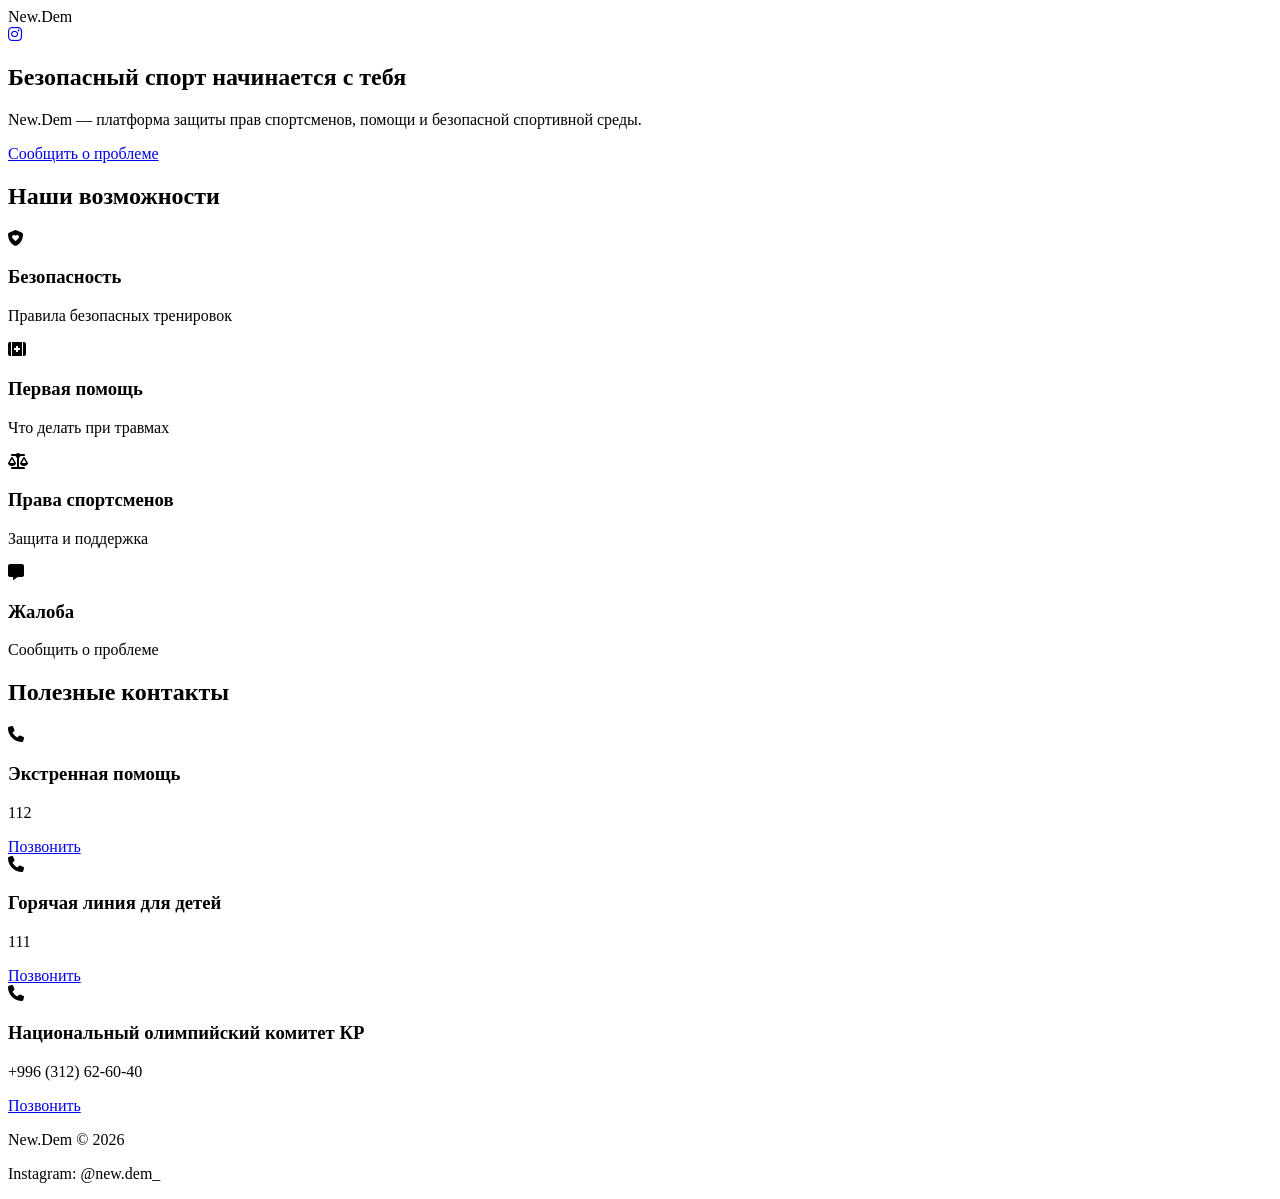
==== index.html @ 29cd38f8 "Create index.html for New.Dem platform This HTML file serves as the main structure for the New.Dem p" ====
<!DOCTYPE html>
<html lang="ru">
<head>
<meta charset="UTF-8">
<meta name="viewport" content="width=device-width, initial-scale=1.0">

<title>New.Dem — Safe Sport</title>

<link rel="stylesheet" href="style.css">

<link rel="preconnect" href="https://fonts.googleapis.com">
<link href="https://fonts.googleapis.com/css2?family=Inter:wght@400;500;600;700&display=swap" rel="stylesheet">

<link rel="stylesheet"
href="https://cdnjs.cloudflare.com/ajax/libs/font-awesome/6.5.2/css/all.min.css">

</head>

<body>

<header>

<div class="logo">
New<span>.Dem</span>
</div>

<a href="https://instagram.com/new.dem_" target="_blank">
<i class="fa-brands fa-instagram"></i>
</a>

</header>


<section class="hero">

<div class="hero-content">

<h1>
Безопасный спорт начинается с тебя
</h1>

<p>
New.Dem — платформа защиты прав спортсменов,
помощи и безопасной спортивной среды.
</p>


<a href="report.html" class="main-btn">
Сообщить о проблеме
</a>


</div>

</section>



<section class="services">

<h2>
Наши возможности
</h2>


<div class="cards">


<div class="card">

<div class="circle">
<i class="fa-solid fa-shield-heart"></i>
</div>

<h3>
Безопасность
</h3>

<p>
Правила безопасных тренировок
</p>

</div>



<div class="card">

<div class="circle">
<i class="fa-solid fa-kit-medical"></i>
</div>

<h3>
Первая помощь
</h3>

<p>
Что делать при травмах
</p>

</div>




<div class="card">

<div class="circle">
<i class="fa-solid fa-scale-balanced"></i>
</div>

<h3>
Права спортсменов
</h3>

<p>
Защита и поддержка
</p>

</div>




<div class="card">

<div class="circle">
<i class="fa-solid fa-message"></i>
</div>

<h3>
Жалоба
</h3>

<p>
Сообщить о проблеме
</p>

</div>


</div>

</section>




<section class="contacts">

<h2>
Полезные контакты
</h2>


<div class="contact-card">

<i class="fa-solid fa-phone"></i>

<div>
<h3>
Экстренная помощь
</h3>

<p>
112
</p>
</div>


<a href="tel:112">
Позвонить
</a>

</div>




<div class="contact-card">

<i class="fa-solid fa-phone"></i>

<div>

<h3>
Горячая линия для детей
</h3>

<p>
111
</p>

</div>

<a href="tel:111">
Позвонить
</a>

</div>




<div class="contact-card">

<i class="fa-solid fa-phone"></i>

<div>

<h3>
Национальный олимпийский комитет КР
</h3>

<p>
+996 (312) 62-60-40
</p>

</div>


<a href="tel:+996312626040">
Позвонить
</a>

</div>



</section>




<footer>

<p>
New.Dem © 2026
</p>

<p>
Instagram: @new.dem_
</p>


</footer>



<script src="script.js"></script>

</body>
</html>
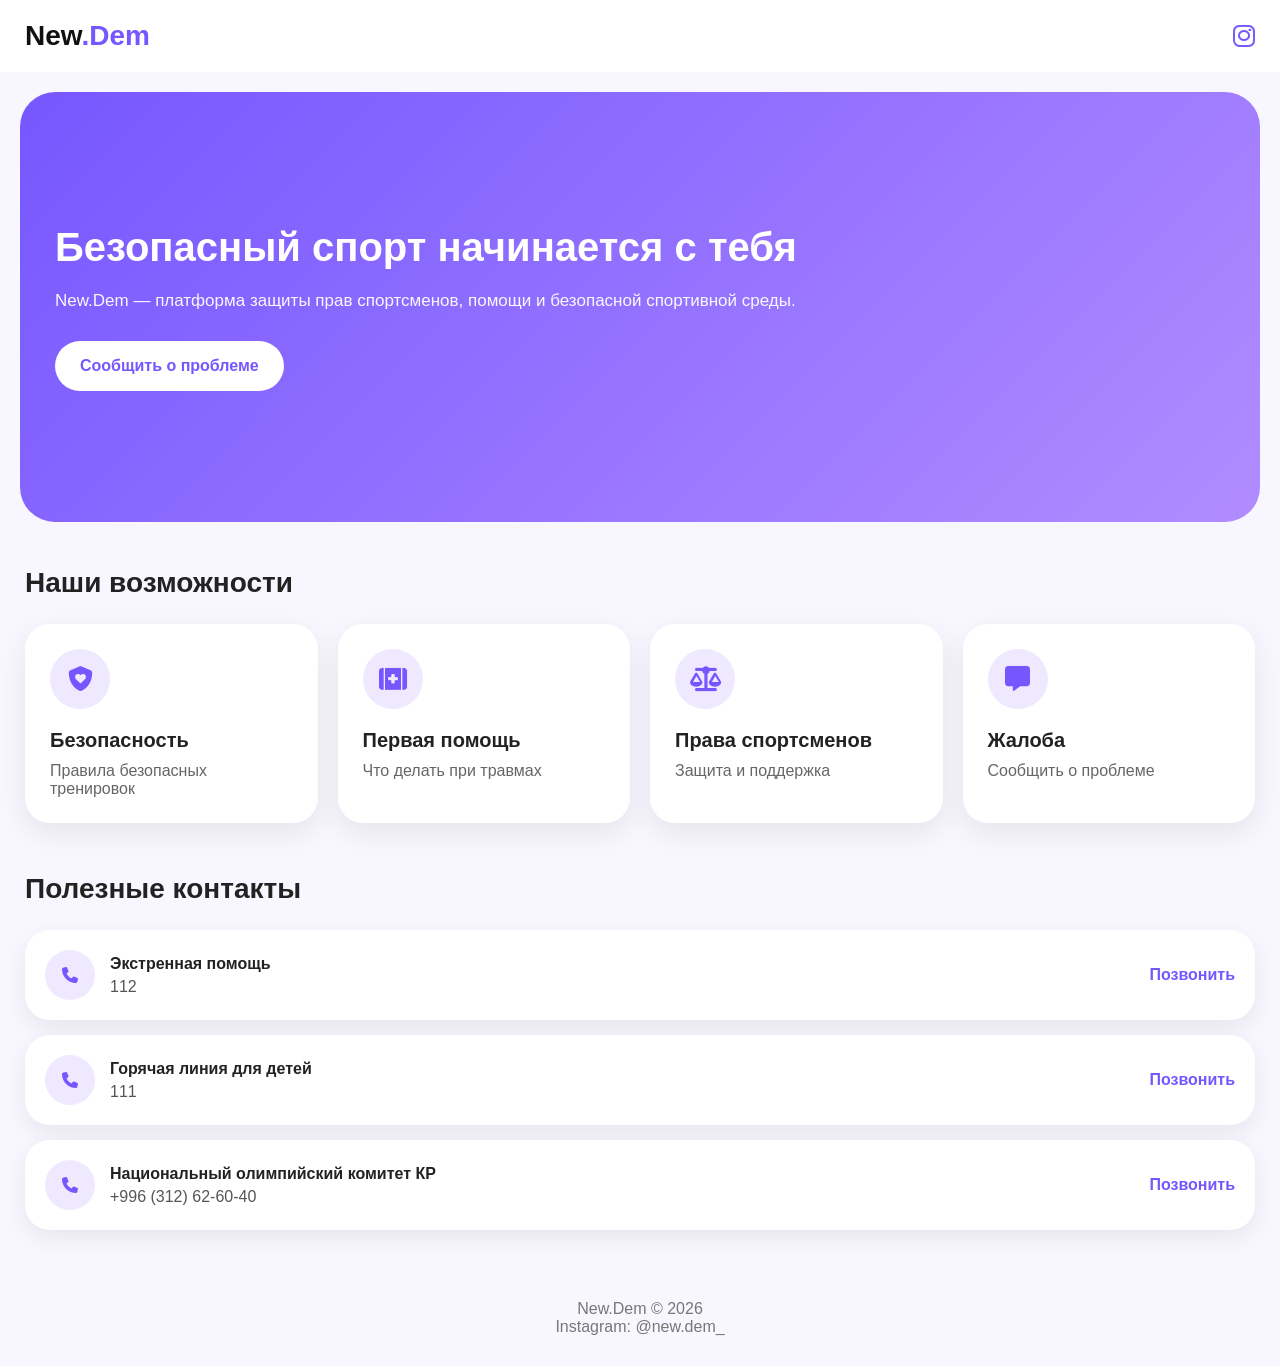
==== commit 1c099c92: "Fix malformed head tag in index.html" ====
--- a/index.html
+++ b/index.html
@@ -1,6 +1,6 @@
 <!DOCTYPE html>
 <html lang="ru">
-<head>
+<head<head <link rel="manifest" href="manifest.json">
 <meta charset="UTF-8">
 <meta name="viewport" content="width=device-width, initial-scale=1.0">
 
--- a/style.css
+++ b/style.css
@@ -0,0 +1,368 @@
+*{
+    margin:0;
+    padding:0;
+    box-sizing:border-box;
+}
+
+
+body{
+    font-family:'Inter',sans-serif;
+    background:#f8f7ff;
+    color:#222;
+}
+
+
+header{
+    width:100%;
+    padding:20px 25px;
+    display:flex;
+    justify-content:space-between;
+    align-items:center;
+    background:white;
+    position:sticky;
+    top:0;
+    z-index:10;
+}
+
+
+.logo{
+    font-size:28px;
+    font-weight:700;
+    color:#111;
+}
+
+
+.logo span{
+    color:#7657ff;
+}
+
+
+header a{
+    font-size:25px;
+    color:#7657ff;
+}
+
+
+
+
+/* HERO */
+
+.hero{
+
+    margin:20px;
+    border-radius:35px;
+    min-height:430px;
+
+    background:
+    linear-gradient(
+    135deg,
+    #7657ff,
+    #b18cff
+    );
+
+    display:flex;
+    align-items:center;
+
+    padding:35px;
+
+    color:white;
+
+    overflow:hidden;
+
+}
+
+
+
+.hero-content h1{
+
+    font-size:40px;
+    line-height:1.2;
+    margin-bottom:20px;
+
+}
+
+
+.hero-content p{
+
+    font-size:17px;
+    opacity:.95;
+    margin-bottom:30px;
+
+}
+
+
+
+.main-btn{
+
+    display:inline-block;
+
+    background:white;
+
+    color:#7657ff;
+
+    padding:16px 25px;
+
+    border-radius:30px;
+
+    text-decoration:none;
+
+    font-weight:600;
+
+    transition:.3s;
+
+}
+
+
+.main-btn:hover{
+
+    transform:translateY(-3px);
+
+}
+
+
+
+
+
+/* SERVICES */
+
+
+.services{
+
+    padding:25px;
+
+}
+
+
+.services h2,
+.contacts h2{
+
+    font-size:28px;
+    margin-bottom:25px;
+
+}
+
+
+
+.cards{
+
+    display:grid;
+
+    grid-template-columns:
+    repeat(auto-fit,minmax(230px,1fr));
+
+    gap:20px;
+
+}
+
+
+
+.card{
+
+    background:white;
+
+    padding:25px;
+
+    border-radius:25px;
+
+    box-shadow:
+    0 10px 30px rgba(0,0,0,.08);
+
+    transition:.3s;
+
+}
+
+
+.card:hover{
+
+    transform:translateY(-7px);
+
+}
+
+
+
+.circle{
+
+    width:60px;
+    height:60px;
+
+    background:#eee9ff;
+
+    border-radius:50%;
+
+    display:flex;
+
+    align-items:center;
+
+    justify-content:center;
+
+    color:#7657ff;
+
+    font-size:25px;
+
+    margin-bottom:20px;
+
+}
+
+
+
+.card h3{
+
+    margin-bottom:10px;
+
+    font-size:20px;
+
+}
+
+
+.card p{
+
+    color:#666;
+
+}
+
+
+
+
+/* CONTACTS */
+
+
+.contacts{
+
+    padding:25px;
+
+}
+
+
+
+.contact-card{
+
+    background:white;
+
+    border-radius:25px;
+
+    padding:20px;
+
+    margin-bottom:15px;
+
+    display:flex;
+
+    align-items:center;
+
+    gap:15px;
+
+    box-shadow:
+    0 8px 25px rgba(0,0,0,.07);
+
+}
+
+
+
+.contact-card i{
+
+    width:50px;
+    height:50px;
+
+    background:#eee9ff;
+
+    border-radius:50%;
+
+    display:flex;
+
+    align-items:center;
+    justify-content:center;
+
+    color:#7657ff;
+
+}
+
+
+
+.contact-card div{
+
+    flex:1;
+
+}
+
+
+
+.contact-card h3{
+
+    font-size:16px;
+
+}
+
+
+.contact-card p{
+
+    margin-top:5px;
+
+    color:#555;
+
+}
+
+
+
+.contact-card a{
+
+    text-decoration:none;
+
+    color:#7657ff;
+
+    font-weight:600;
+
+}
+
+
+
+
+footer{
+
+    text-align:center;
+
+    padding:30px;
+
+    color:#777;
+
+}
+
+
+
+
+
+/* MOBILE */
+
+
+@media(max-width:600px){
+
+
+.hero-content h1{
+
+    font-size:30px;
+
+}
+
+
+.hero{
+
+    min-height:380px;
+
+}
+
+
+
+.cards{
+
+    grid-template-columns:1fr;
+
+}
+
+
+
+.contact-card{
+
+    flex-wrap:wrap;
+
+}
+
+
+}
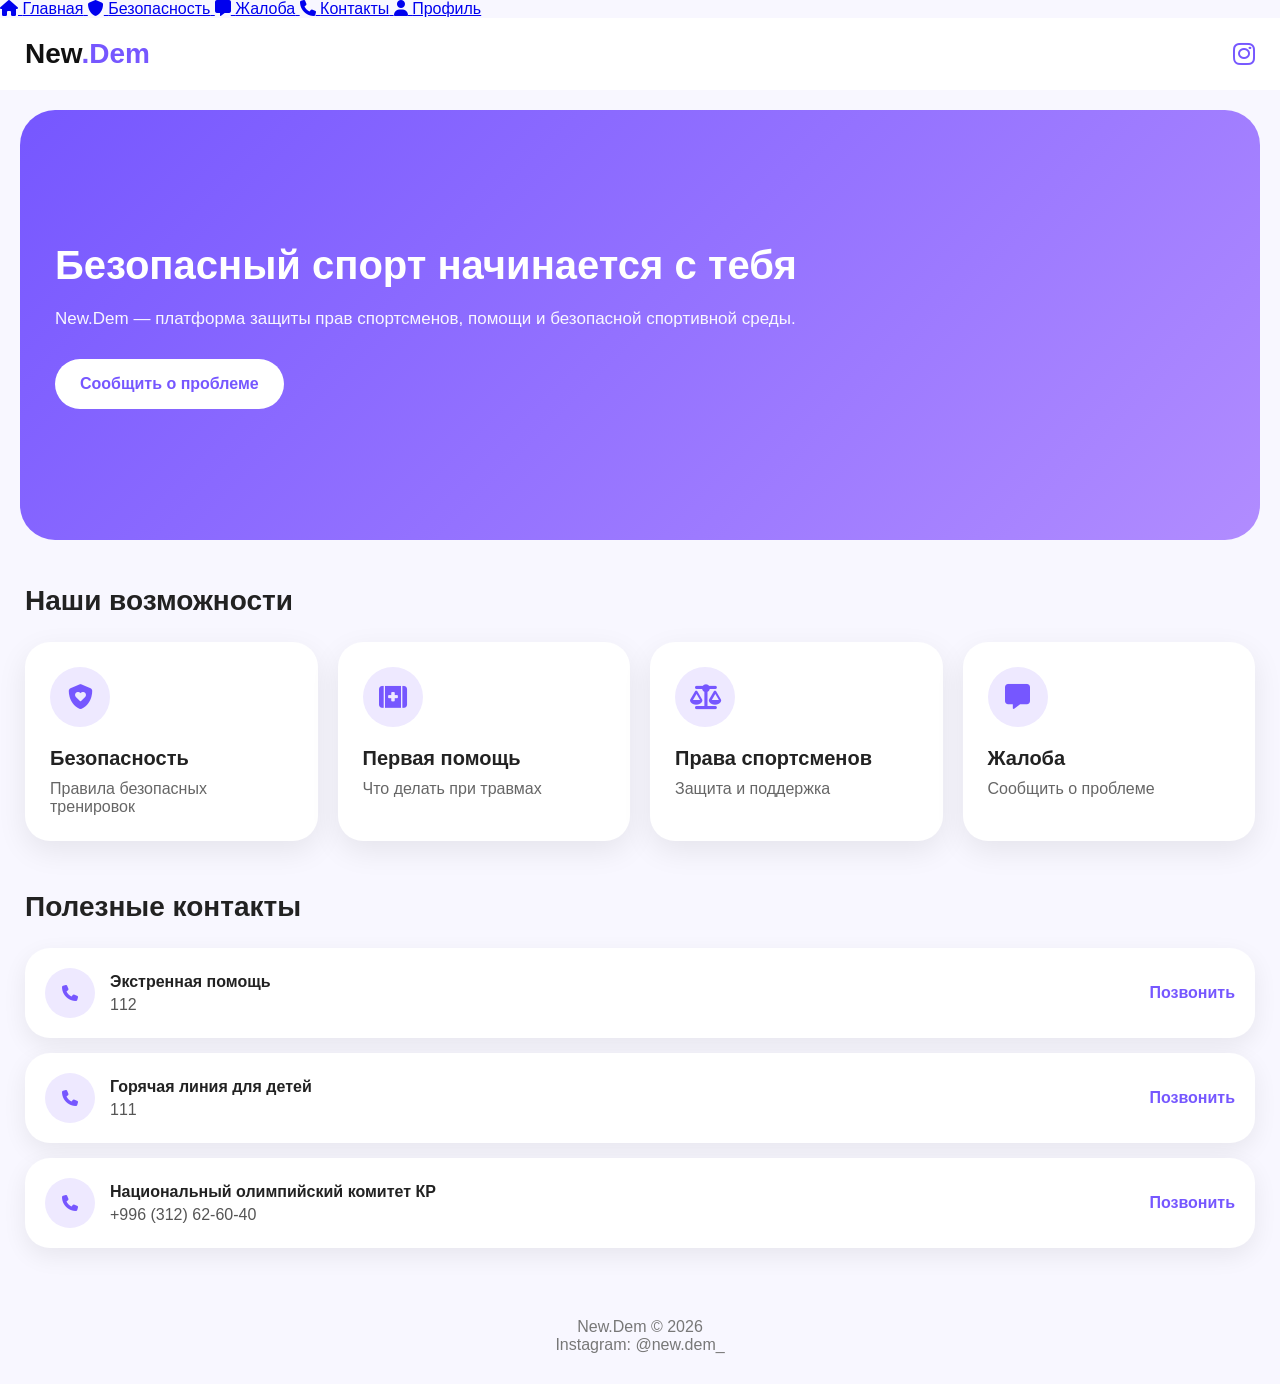
==== commit 3b239e6f: "Add navigation menu to index.html" ====
--- a/index.html
+++ b/index.html
@@ -15,7 +15,34 @@
 href="https://cdnjs.cloudflare.com/ajax/libs/font-awesome/6.5.2/css/all.min.css">
 
 </head>
-
+<nav class="bottom-menu">
+
+<a href="index.html">
+<i class="fa-solid fa-house"></i>
+<span>Главная</span>
+</a>
+
+<a href="pages/safety.html">
+<i class="fa-solid fa-shield"></i>
+<span>Безопасность</span>
+</a>
+
+<a href="pages/report.html">
+<i class="fa-solid fa-message"></i>
+<span>Жалоба</span>
+</a>
+
+<a href="pages/contacts.html">
+<i class="fa-solid fa-phone"></i>
+<span>Контакты</span>
+</a>
+
+<a href="pages/profile.html">
+<i class="fa-solid fa-user"></i>
+<span>Профиль</span>
+</a>
+
+</nav>
 <body>
 
 <header>
